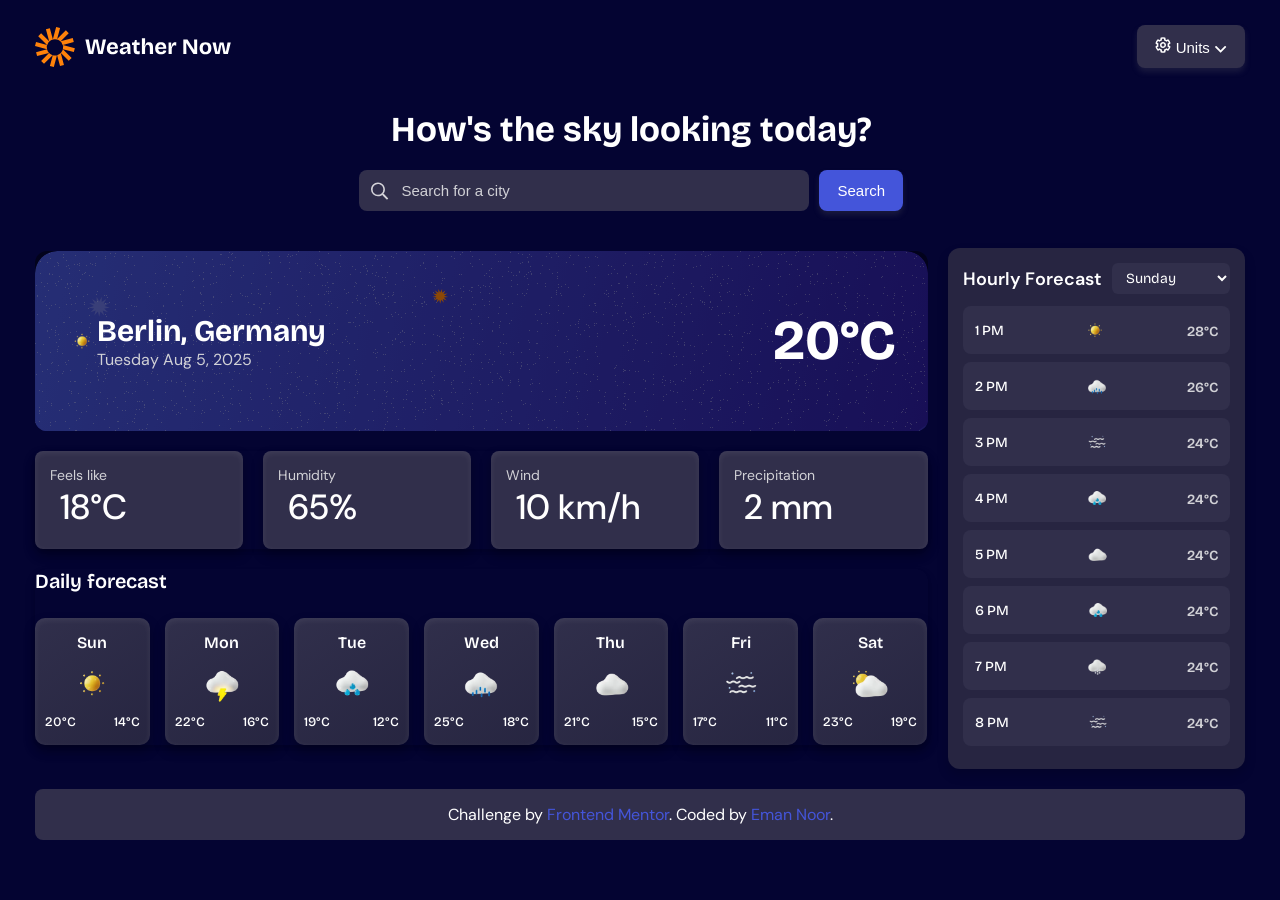
==== index.html @ 337371af "Initial commit WeatherNow" ====
<!DOCTYPE html>
<html lang="en">
<head>
  <meta charset="UTF-8">
  <meta name="viewport" content="width=device-width, initial-scale=1.0">

  <link rel="icon" type="image/png" sizes="32x32" href="./assets/images/favicon-32x32.png">
  <link rel="stylesheet" href="https://cdnjs.cloudflare.com/ajax/libs/font-awesome/6.5.0/css/all.min.css">
  <link rel="stylesheet" href="style.css">
  <title>Frontend Mentor | Weather app</title>

  <style>
    .attribution { font-size: 11px; text-align: center; }
    .attribution a { color: hsl(228, 45%, 44%); }
  </style>
</head>
<body>

  <!-- HEADER -->
  <header>
    <img src="assets/images/logo.svg" alt="Logo">
    <div class="dropdown">
      <button class="dropbtn">
        <img src="assets/images/icon-units.svg" alt="setting Icon" class="icon">
        Units <img src="assets/images/icon-dropdown.svg" alt="dropdown arrow" class="icon">
      </button>
      <div class="dropdown-content">
        <p class="info">Switch to Imperial/Metric</p>

        <h4 class="info">Temperature</h4>
        <a href="#" class="options unit-option" data-unit="metric" data-type="temp">Celsius (°C)</a>
        <a href="#" class="options unit-option" data-unit="imperial" data-type="temp">Fahrenheit (°F)</a>

        <h4 class="info">Wind Speed</h4>
        <a href="#" class="options unit-option" data-unit="metric" data-type="wind">km/h</a>
        <a href="#" class="options unit-option" data-unit="imperial" data-type="wind">mph</a>

        <h4 class="info">Precipitation</h4>
        <a href="#" class="options unit-option" data-unit="metric" data-type="precip">Millimeters (mm)</a>
        <a href="#" class="options unit-option" data-unit="imperial" data-type="precip">Inches (in)</a>
      </div>
    </div>
  </header>

  <!-- MAIN CONTENT -->
  <div class="main-content">
    <!-- LEFT COLUMN -->
    <div class="left-column">

      <!-- Search -->
      <div class="search-container">
        <h3 class="heading">How's the sky looking today?</h3>
        <div class="search-content">
          <div class="input-wrapper">
            <img src="assets/images/icon-search.svg" class="input-icon" alt="">
            <input
              type="text"
              placeholder="Search for a city"
              class="search-bar"
              id="searchInput"
              autocomplete="off"
            >
          </div>
          <button type="button" class="searchbtn" id="searchBtn">Search</button>
        </div>

        <!-- ✅ NEW: Error message area -->
        <div id="errorMsg" class="error-msg" style="display:none;"></div>
      </div>

      <!-- ✅ NEW: Loading Spinner -->
      <div id="loadingSpinner" class="spinner-overlay" style="display:none;">
        <div class="spinner"></div>
        <p class="spinner-text">Fetching weather data…</p>
      </div>

      <!-- Temperature -->
      <div class="temp-container">
        <img id="mainWeatherIcon" src="assets/images/icon-sunny.webp" alt="Weather Icon" class="temp-icon">
        <div class="weather-info">
          <div class="weather-left">
            <h2 class="city" id="cityName">Berlin, Germany</h2>
            <p class="date" id="currentDate">Tuesday Aug 5, 2025</p>
          </div>
          <div class="weather-right">
            <!-- ✅ NEW: data-c / data-f for unit switching without re-fetch -->
            <h1 class="temperature" id="currentTemp">20°C</h1>
          </div>
        </div>
      </div>

      <!-- Weather Details -->
      <div class="flex-box">
        <div class="box">Feels like <span class="value" id="feelsLike">18°C</span></div>
        <div class="box">Humidity <span class="value" id="humidity">65%</span></div>
        <!-- ✅ NEW: Wind box now shows direction + gust -->
        <div class="box" id="windBox">
          Wind <span class="value" id="windSpeed">10 km/h</span>
          <small id="windDir" style="display:block;color:var(--neutral-300);font-size:13px;margin-top:4px;"></small>
          <small id="windGust" style="display:block;color:var(--neutral-300);font-size:13px;"></small>
        </div>
        <div class="box">Precipitation <span class="value" id="precipitation">2 mm</span></div>
      </div>

      <!-- Daily Forecast -->
      <div class="daily-forecast">
        <p>Daily forecast</p>
        <!-- ✅ NEW: JS will populate this dynamically -->
        <div id="dailyForecastContainer" style="display:contents;">
          <!-- Static placeholders (replaced on first search) -->
          <div class="forecast-box"><p class="day">Sun</p><img src="assets/images/icon-sunny.webp" alt="Sunny" class="weather-icon"><p class="temp"><span class="max">20°C</span><span class="min">14°C</span></p></div>
          <div class="forecast-box"><p class="day">Mon</p><img src="assets/images/icon-storm.webp" alt="Storm" class="weather-icon"><p class="temp"><span class="max">22°C</span><span class="min">16°C</span></p></div>
          <div class="forecast-box"><p class="day">Tue</p><img src="assets/images/icon-rain.webp" alt="Rainy" class="weather-icon"><p class="temp"><span class="max">19°C</span><span class="min">12°C</span></p></div>
          <div class="forecast-box"><p class="day">Wed</p><img src="assets/images/icon-drizzle.webp" alt="Drizzle" class="weather-icon"><p class="temp"><span class="max">25°C</span><span class="min">18°C</span></p></div>
          <div class="forecast-box"><p class="day">Thu</p><img src="assets/images/icon-overcast.webp" alt="Overcast" class="weather-icon"><p class="temp"><span class="max">21°C</span><span class="min">15°C</span></p></div>
          <div class="forecast-box"><p class="day">Fri</p><img src="assets/images/icon-fog.webp" alt="Fog" class="weather-icon"><p class="temp"><span class="max">17°C</span><span class="min">11°C</span></p></div>
          <div class="forecast-box"><p class="day">Sat</p><img src="assets/images/icon-partly-cloudy.webp" alt="Partly Cloudy" class="weather-icon"><p class="temp"><span class="max">23°C</span><span class="min">19°C</span></p></div>
        </div>
      </div>
    </div>

    <!-- RIGHT COLUMN -->
    <div class="right-column">
      <!-- Hourly Forecast -->
      <div class="hourly-forecast">
        <div class="hourly-header">
          <p>Hourly Forecast</p>
          <!-- ✅ NEW: Day selector is now auto-populated from API data -->
          <select id="daySelector">
            <option>Sunday</option>
            <option>Monday</option>
            <option>Tuesday</option>
            <option>Wednesday</option>
            <option>Thursday</option>
            <option>Friday</option>
            <option>Saturday</option>
          </select>
        </div>

        <!-- ✅ NEW: JS populates hourly boxes here -->
        <div id="hourlyContainer">
          <div class="hour-box"><span class="time">1 PM</span><img src="assets/images/icon-sunny.webp" alt="Sunny" class="hour-icon"><span class="temp">28°C</span></div>
          <div class="hour-box"><span class="time">2 PM</span><img src="assets/images/icon-drizzle.webp" alt="Drizzle" class="hour-icon"><span class="temp">26°C</span></div>
          <div class="hour-box"><span class="time">3 PM</span><img src="assets/images/icon-fog.webp" alt="Fog" class="hour-icon"><span class="temp">24°C</span></div>
          <div class="hour-box"><span class="time">4 PM</span><img src="assets/images/icon-rain.webp" alt="Rainy" class="hour-icon"><span class="temp">24°C</span></div>
          <div class="hour-box"><span class="time">5 PM</span><img src="assets/images/icon-overcast.webp" alt="Overcast" class="hour-icon"><span class="temp">24°C</span></div>
          <div class="hour-box"><span class="time">6 PM</span><img src="assets/images/icon-rain.webp" alt="Rainy" class="hour-icon"><span class="temp">24°C</span></div>
          <div class="hour-box"><span class="time">7 PM</span><img src="assets/images/icon-snow.webp" alt="Snow" class="hour-icon"><span class="temp">24°C</span></div>
          <div class="hour-box"><span class="time">8 PM</span><img src="assets/images/icon-fog.webp" alt="Fog" class="hour-icon"><span class="temp">24°C</span></div>
        </div>
      </div>
    </div>
  </div>

  <!-- FOOTER -->
  <footer class="footer">
    <p>
      Challenge by <a href="https://www.frontendmentor.io?ref=challenge" target="_blank">Frontend Mentor</a>.
      Coded by <a href="#">Eman Noor</a>.
    </p>
  </footer>

  <!-- ✅ NEW: Weather JS (load at end of body) -->
  <script src="weather.js"></script>
</body>
</html>
---- style.css ----
:root {
  --neutral-900: hsl(243, 96%, 9%);
  --neutral-800: hsl(243, 27%, 20%);
  --neutral-700: hsl(243, 23%, 24%);
  --neutral-600: hsl(243, 23%, 30%);
  --neutral-300: hsl(240, 6%, 83%);
  --blue-500: hsl(233, 67%, 56%);
  --orange-400: hsl(15, 100%, 61%);
}

@font-face {
  font-family: "DM Sans";
  src: url("./assets/fonts/DM_Sans/DMSans-VariableFont_opsz,wght.ttf") format("truetype");
}

@font-face {
  font-family: "Bricolage Grotesque";
  src: url("./assets/fonts/Bricolage_Grotesque/BricolageGrotesque-VariableFont_opsz,wdth,wght.ttf") format("truetype");
}

* {
  margin: 0;
  padding: 0;
  box-sizing: border-box;
}

body {
  background-color: rgb(4, 4, 50);
  font-family: "DM Sans", sans-serif;
  margin: 15px;
  padding: 10px 20px;
}

h1, h2, h3, h4 {
  font-family: "Bricolage Grotesque", sans-serif;
}

/* ---------------- HEADER ---------------- */
header {
  display: flex;
  justify-content: space-between;
  align-items: center;
  flex-wrap: wrap;
  gap: 12px;
}

/* ---------------- MAIN LAYOUT ---------------- */
.main-content {
  display: flex;
  justify-content: space-between;
  align-items: flex-start;
  gap: 20px;
}

.left-column {
  flex: 3;
  display: flex;
  flex-direction: column;
  gap: 20px;
}

.right-column {
  flex: 1;
  max-width: 320px;
}

/* ---------------- DROPDOWN ---------------- */
.dropdown {
  position: relative;
  display: inline-block;
}

.dropbtn {
  padding: 12px 18px;
  background-color: var(--neutral-700);
  color: white;
  border: none;
  border-radius: 8px;
  cursor: pointer;
  box-shadow: 0 4px 6px rgba(117, 114, 114, 0.2);
  transition: background-color 0.3s ease;
  font-size: 15px;
}

.dropbtn:hover {
  background-color: #3a3d85;
}

.dropdown-content {
  font-size: 14px;
  display: none;
  position: absolute;
  background-color: #2d2f66;
  min-width: 200px;
  border-radius: 8px;
  box-shadow: 0 4px 8px rgba(0, 0, 0, 0.2);
  z-index: 1000;
}

.dropdown-content h4,
.dropdown-content p {
  color: var(--neutral-300);
  margin: 10px;
  font-size: 14px;
  font-family: "Bricolage Grotesque", sans-serif;
}

.dropdown-content a {
  color: white;
  padding: 12px 16px;
  display: block;
  text-decoration: none;
  border-bottom: 1px solid rgba(255, 255, 255, 0.1);
}

.dropdown-content a:hover {
  background-color: #3a3d85;
}

.dropdown:hover .dropdown-content {
  display: block;
}

/* ---------------- SEARCH ---------------- */
.search-container {
  display: flex;
  flex-direction: column;
  align-items: center;
  width: 100%;
  margin: 40px 150px 20px 150px;
}

.search-content {
  display: flex;
  gap: 10px;
  margin-top: 20px;
  justify-content: center;
  width: 100%;
}

.input-wrapper {
  position: relative;
  display: inline-block;
  width: 100%;
  max-width: 450px;
}

.input-icon {
  position: absolute;
  top: 50%;
  left: 12px;
  transform: translateY(-50%);
  width: 18px;
  height: 18px;
  pointer-events: none; /* icon won't block input clicks */
}

.search-bar {
  width: 100%;
  padding: 12px 12px 12px 42px; /* left padding for icon */
  font-size: 15px;
  background-color: var(--neutral-700);
  border-radius: 8px;
  border: none;
  color: white;
}
.search-bar::placeholder {
  color: var(--neutral-300);
}

.searchbtn {
  background-color: var(--blue-500);
  border-radius: 8px;
  cursor: pointer;
  font-size: 15px;
  padding: 12px 18px;
  border: none;
  box-shadow: 0 4px 6px rgba(117, 114, 114, 0.2);
  transition: background-color 0.3s ease;
  color: white;
}

.searchbtn:hover {
  background: #2980b9;
}

.heading {
  color: white;
  text-align: center;
  font-size: clamp(24px, 4vw, 35px);
}

/* ---------------- TEMP CARD ---------------- */
.temp-container {
  width: 100%;
  max-width: 900px;
  min-height: 180px;
  color: #fff;
  padding: 20px 32px;
  border-radius: 12px;
  background-image: url("assets/images/bg-today-large.svg");
  background-size: cover;
  /* background-position: center; */
  display: flex;
  align-items: center;
  justify-content: center;
  position: relative;
  overflow: hidden;
}
.temp-icon {
  width: 30px;
  height: 30px;
}

.temp-container::before {
  content: "";
  position: absolute;
  inset: 0;
  background: rgba(0,0,0,0.45);
}

.temp-container > * {
  position: relative;
  z-index: 1;
}

.weather-info {
  display: flex;
  justify-content: space-between;
  align-items: center;
  width: 100%;
  flex-wrap: wrap;
  gap: 8px;
}

.weather-left {
  text-align: left;
}

.city {
  font-size: clamp(20px, 2.6vw, 30px);
  font-weight: 700;
}

.date {
  font-size: clamp(12px, 1.6vw, 16px);
  color: var(--neutral-300);
}

.weather-right {
  text-align: right;
}

.temperature {
  font-size: clamp(32px, 6.2vw, 56px);
  font-weight: 700;
  line-height: 1;
}

/* ---------------- FLEX BOX (STATS) ---------------- */
.flex-box {
  display: flex;
  justify-content: space-between;
  gap: 20px;
  background-color: var(--neutral-100);
  border-radius: 12px;
  box-shadow: 0 6px 12px rgba(0, 0, 0, 0.12),
              0 2px 4px rgba(0, 0, 0, 0.08);
}

.box {
  flex: 1;
  border-radius: 8px;
  background-color: var(--neutral-700);
  padding: 15px;
  font-size: 14px;
  color: var(--neutral-300);
  box-shadow: 0 6px 12px rgba(0, 0, 0, 0.25),
              inset 0 2px 6px rgba(255, 255, 255, 0.08);
  transition: transform 0.2s ease, box-shadow 0.2s ease;
}

.box:hover {
  transform: translateY(-6px);
  box-shadow: 0 12px 20px rgba(0, 0, 0, 0.3),
              inset 0 2px 8px rgba(255, 255, 255, 0.12);
}

.box span {
  display: block;
  font-weight: 500;
  padding-left: 10px;
  font-size: 35px;
  color: white;
}

/* ---------------- DAILY FORECAST ---------------- */
.daily-forecast {
  display: flex;
  flex-wrap: wrap;
  gap: 15px;
  background-color: var(--neutral-100);
  border-radius: 12px;
  box-shadow: 0 6px 12px rgba(0, 0, 0, 0.12),
              0 2px 4px rgba(0, 0, 0, 0.08);
  font-family: "Bricolage Grotesque", sans-serif;
}

.daily-forecast > p:first-child {
  width: 100%;
  font-size: 20px;
  font-weight: 600;
  color: white;
  margin-bottom: 10px;
}

.forecast-box {
  flex: 1;
  border-radius: 10px;
  background: linear-gradient(145deg, var(--neutral-700), var(--neutral-800));
  color: var(--neutral-300);
  padding: 15px 10px;
  font-size: 14px;
  text-align: center;
  box-shadow: 0 6px 12px rgba(0, 0, 0, 0.25),
              inset 0 2px 6px rgba(255, 255, 255, 0.08);
  transition: box-shadow 0.2s ease, background 0.3s ease;
}

.forecast-box:hover {
  box-shadow: inset 0 2px 6px rgba(255,255,255,0.15),
              0 6px 12px rgba(0,0,0,0.3),
              0 0 10px rgba(0,180,255,0.4);
  background: linear-gradient(145deg, var(--neutral-600), var(--neutral-700));
}

.weather-icon {
  width: 50px;
  height: 50px;
  margin: 6px auto;
  display: block;
}

.day {
  font-weight: 600;
  font-size: 16px;
  margin-bottom: 6px;
  color: white;
}

.temp {
  font-size: 14px;
  display: flex;
  justify-content: space-between;
  margin-top: 2px;
}

.temp span {
  font-size: 13px;
  font-weight: 500;
  color: white;
}

/* ---------------- HOURLY FORECAST ---------------- */
.hourly-forecast {
  font-family: "DM Sans", sans-serif;
  margin-top: 180px;
  width: 100%;
  background: var(--neutral-800); 
  border-radius: 12px;
  padding: 15px;
  box-shadow: 0 6px 12px rgba(0,0,0,0.15);
}

.hourly-header {
  display: flex;
  justify-content: space-between;
  align-items: center;
  margin-bottom: 12px;
}

.hourly-header p {
  font-size: 18px;
  font-weight: 600;
  color: white;
}

.hourly-header select {
  background: var(--neutral-700);
  color: white;
  padding: 6px 10px;
  border: none;
  border-radius: 6px;
  font-size: 14px;
  cursor: pointer;
  font-family: "Bricolage Grotesque", sans-serif;
}

.hour-box {
  display: flex;
  justify-content: space-between;
  align-items: center;
  background: var(--neutral-700);
  color: white;
  padding: 10px 12px;
  margin-bottom: 8px;
  border-radius: 8px;
  font-family: "Bricolage Grotesque", sans-serif;
}

.hour-box img.hour-icon {
  width: 28px;
  height: 28px;
}

.hour-box:hover {
  box-shadow: 0 6px 12px rgba(0,0,0,0.35),
              0 0 10px rgba(0,180,255,0.4);
}

.hour-box .time {
  font-size: 14px;
  font-weight: 500;
  color: white;
  font-family: "Bricolage Grotesque", sans-serif;
}

.hour-box .temp {
  font-size: 14px;
  font-weight: 600;
  color: var(--neutral-300);
  font-family: "Bricolage Grotesque", sans-serif;
}

/* ---------------- FOOTER ---------------- */
.footer {
  width: 100%;  
  text-align: center;
  padding: 15px 0;
  background-color: var(--neutral-700);
  color: white;
  border-radius: 8px;
  margin-top: 20px;
}

.footer a {
  color: var(--blue-500);
  text-decoration: none;
}

.footer a:hover {
  text-decoration: underline;
}
/* ---------------- MEDIA QUERIES ---------------- */
@media (max-width: 1200px) {
  .main-content {
    flex-direction: column;
    align-items: center;
  }

  .left-column, .right-column {
    max-width: 100%;
  }

  .right-column {
    max-width: 400px;
    width: 100%;
  }

  .temp-container {
    max-width: 100%;
    padding: 20px;
    margin-top: 20px;
  }

  .search-container {
    margin: 20px;
  }
  .search-content {
    flex-direction: column;
    align-items: center;
  }
  .searchbtn {
    width: 100%;
    max-width: 200px;
  }
  .dropdown {
    margin-top: 10px;
  }
  header {
    justify-content: center;
    gap: 20px;
  }

  .temp-container {
    margin-top: 0;
  }

  .hourly-forecast {
    margin-top: 40px;
  }

  .flex-box {
    flex-direction: column;
  }
  .box {
    width: 100%;
  }

  .search-container {
    margin: 20px 40px;
    display: flex;
    flex-direction: column;
    align-items: center;
    width: auto;
    gap: 12px;

    text-align: center;
  }
  .search-content {
    flex-direction: column;
    align-items: center;
    width: 100%;
  }

  .searchbtn {
    width: 100%;
    max-width: 200px;
  }

  .dropbtn {
    width: 100%;
    max-width: 200px;
  }

  .dropdown {
    margin-top: 10px;
  }

  .dropdown-content {
    right: 0;
    left: auto;
    min-width: 150px;
    font-size: 13px;
    text-align: center;
    padding: 8px 0;
    box-shadow: 0 4px 8px rgba(0,0,0,0.2);
    border-radius: 8px;
    background-color: var(--neutral-700);
    z-index: 1000;
    font-family: "Bricolage Grotesque", sans-serif;
    top: 45px;

  }

  .dropdown-content h4,
  .dropdown-content p {
    margin: 8px 12px;
    font-size: 13px;
    font-family: "Bricolage Grotesque", sans-serif;
  }
  .dropdown-content a {
    padding: 10px 12px;
    font-size: 13px;
    font-family: "Bricolage Grotesque", sans-serif;
  }

  .dropdown-content a {
    border-bottom: 1px solid rgba(255,255,255,0.1);
  }

  .dropdown-content a:last-child {
    border-bottom: none;
  }

  .dropdown-content p {
    margin-bottom: 10px;
  }

  

}

/* ============================================================
   ADDITIONS TO style.css  — paste at the very bottom
   Do NOT modify any existing rules above.
   ============================================================ */

/* ---------------- ACTIVE UNIT OPTION ---------------- */
.unit-option.active {
  background-color: var(--blue-500);
  color: #fff;
  font-weight: 600;
}

/* ---------------- ERROR MESSAGE ---------------- */
.error-msg {
  margin-top: 10px;
  padding: 10px 16px;
  background-color: rgba(255, 80, 80, 0.15);
  border: 1px solid rgba(255, 80, 80, 0.5);
  border-radius: 8px;
  color: #ff6b6b;
  font-size: 14px;
  text-align: center;
  width: 100%;
  max-width: 500px;
  animation: fadeIn 0.3s ease;
}

/* ---------------- LOADING SPINNER ---------------- */
.spinner-overlay {
  display: flex;
  flex-direction: column;
  align-items: center;
  justify-content: center;
  gap: 12px;
  padding: 20px;
}

.spinner {
  width: 44px;
  height: 44px;
  border: 4px solid rgba(255, 255, 255, 0.15);
  border-top-color: var(--blue-500);
  border-radius: 50%;
  animation: spin 0.8s linear infinite;
}

.spinner-text {
  color: var(--neutral-300);
  font-size: 14px;
  font-family: "DM Sans", sans-serif;
}

@keyframes spin {
  to { transform: rotate(360deg); }
}

@keyframes fadeIn {
  from { opacity: 0; transform: translateY(-4px); }
  to   { opacity: 1; transform: translateY(0); }
}

/* ---------------- ANIMATED DATA REFRESH ---------------- */
.temp-container,
.flex-box,
.daily-forecast,
.hourly-forecast {
  transition: opacity 0.3s ease;
}

.data-loading {
  opacity: 0.4;
  pointer-events: none;
}
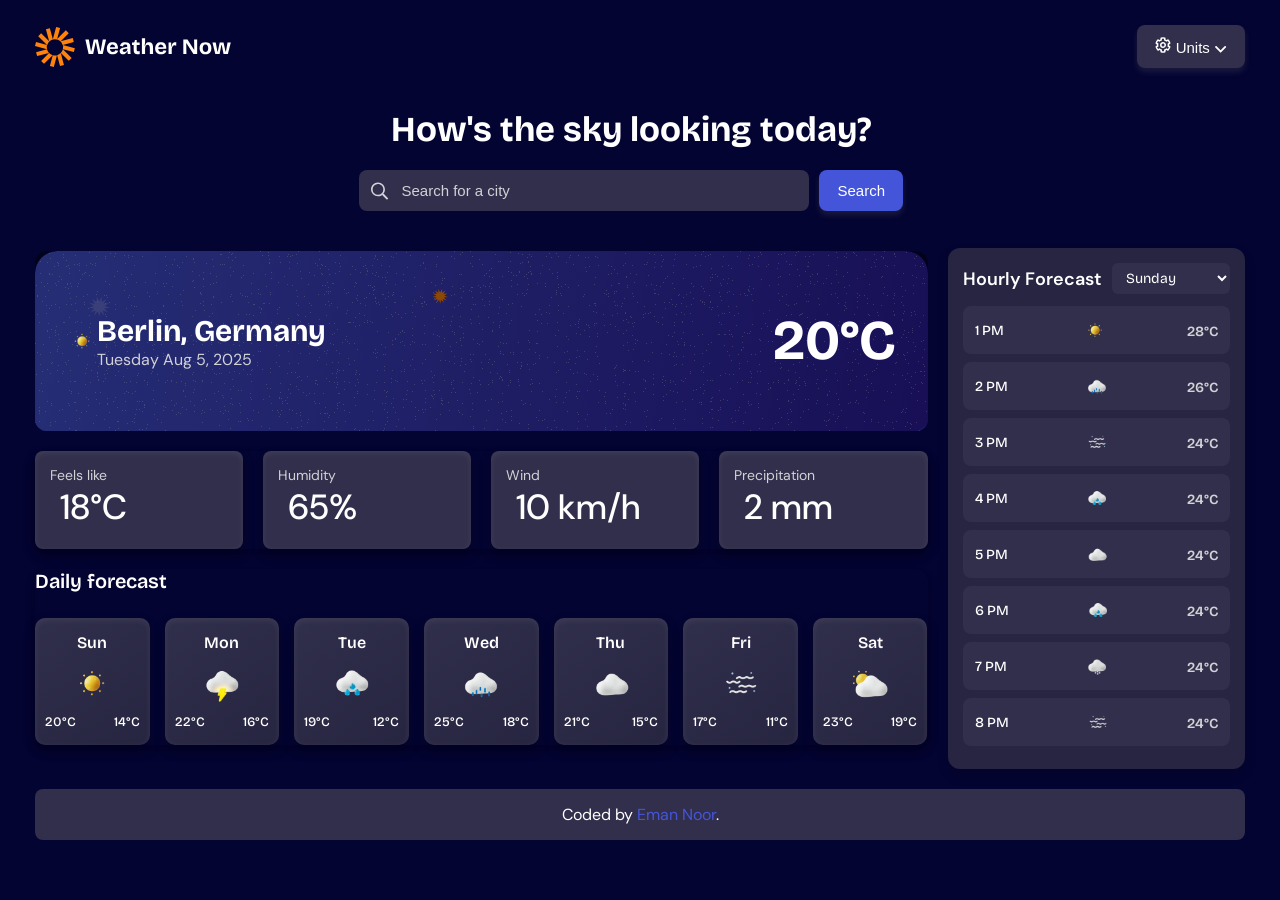
==== commit 8b32f5b2: "Clean up comments and adjust weather display structure Removed comments indicating new features and " ====
--- a/index.html
+++ b/index.html
@@ -64,11 +64,9 @@
           <button type="button" class="searchbtn" id="searchBtn">Search</button>
         </div>
 
-        <!-- ✅ NEW: Error message area -->
         <div id="errorMsg" class="error-msg" style="display:none;"></div>
       </div>
 
-      <!-- ✅ NEW: Loading Spinner -->
       <div id="loadingSpinner" class="spinner-overlay" style="display:none;">
         <div class="spinner"></div>
         <p class="spinner-text">Fetching weather data…</p>
@@ -83,7 +81,7 @@
             <p class="date" id="currentDate">Tuesday Aug 5, 2025</p>
           </div>
           <div class="weather-right">
-            <!-- ✅ NEW: data-c / data-f for unit switching without re-fetch -->
+        
             <h1 class="temperature" id="currentTemp">20°C</h1>
           </div>
         </div>
@@ -93,7 +91,7 @@
       <div class="flex-box">
         <div class="box">Feels like <span class="value" id="feelsLike">18°C</span></div>
         <div class="box">Humidity <span class="value" id="humidity">65%</span></div>
-        <!-- ✅ NEW: Wind box now shows direction + gust -->
+
         <div class="box" id="windBox">
           Wind <span class="value" id="windSpeed">10 km/h</span>
           <small id="windDir" style="display:block;color:var(--neutral-300);font-size:13px;margin-top:4px;"></small>
@@ -105,7 +103,6 @@
       <!-- Daily Forecast -->
       <div class="daily-forecast">
         <p>Daily forecast</p>
-        <!-- ✅ NEW: JS will populate this dynamically -->
         <div id="dailyForecastContainer" style="display:contents;">
           <!-- Static placeholders (replaced on first search) -->
           <div class="forecast-box"><p class="day">Sun</p><img src="assets/images/icon-sunny.webp" alt="Sunny" class="weather-icon"><p class="temp"><span class="max">20°C</span><span class="min">14°C</span></p></div>
@@ -125,7 +122,6 @@
       <div class="hourly-forecast">
         <div class="hourly-header">
           <p>Hourly Forecast</p>
-          <!-- ✅ NEW: Day selector is now auto-populated from API data -->
           <select id="daySelector">
             <option>Sunday</option>
             <option>Monday</option>
@@ -137,7 +133,6 @@
           </select>
         </div>
 
-        <!-- ✅ NEW: JS populates hourly boxes here -->
         <div id="hourlyContainer">
           <div class="hour-box"><span class="time">1 PM</span><img src="assets/images/icon-sunny.webp" alt="Sunny" class="hour-icon"><span class="temp">28°C</span></div>
           <div class="hour-box"><span class="time">2 PM</span><img src="assets/images/icon-drizzle.webp" alt="Drizzle" class="hour-icon"><span class="temp">26°C</span></div>
@@ -155,12 +150,10 @@
   <!-- FOOTER -->
   <footer class="footer">
     <p>
-      Challenge by <a href="https://www.frontendmentor.io?ref=challenge" target="_blank">Frontend Mentor</a>.
       Coded by <a href="#">Eman Noor</a>.
     </p>
   </footer>
 
-  <!-- ✅ NEW: Weather JS (load at end of body) -->
   <script src="weather.js"></script>
 </body>
-</html>+</html>
